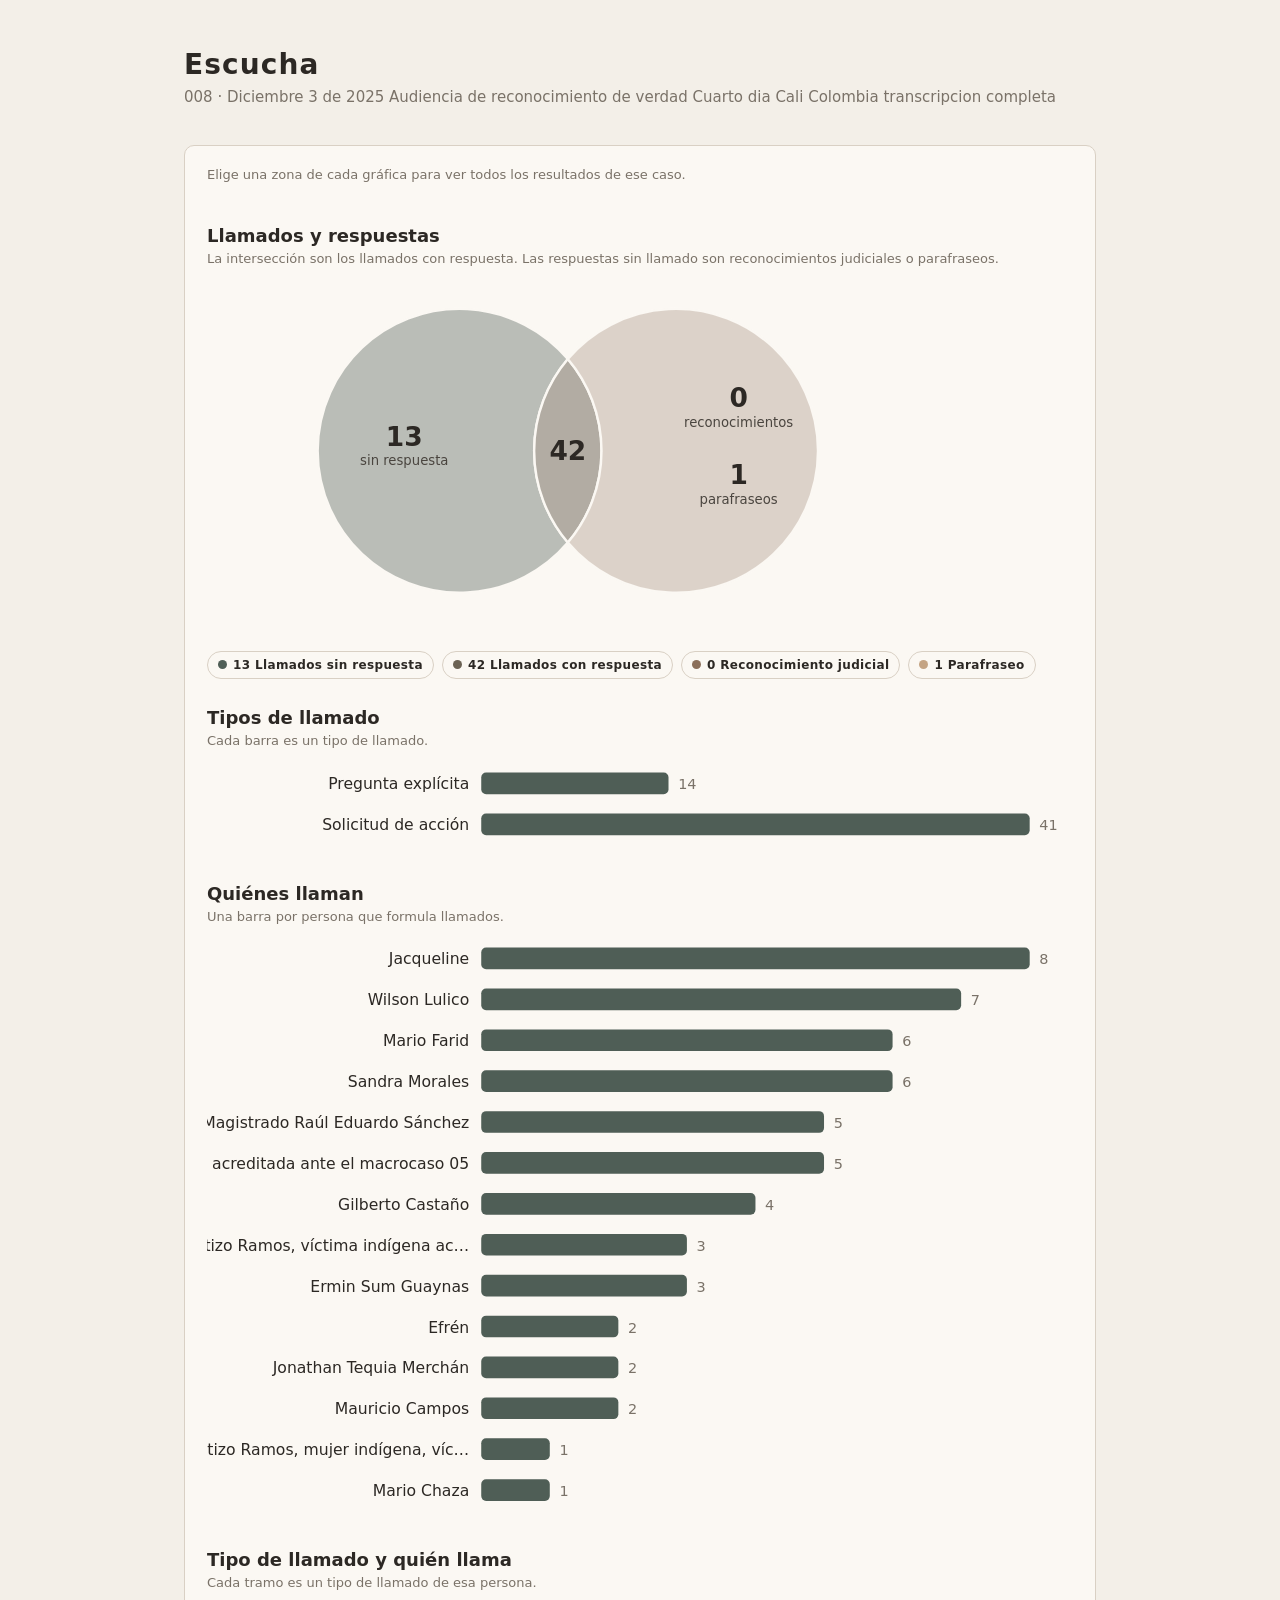
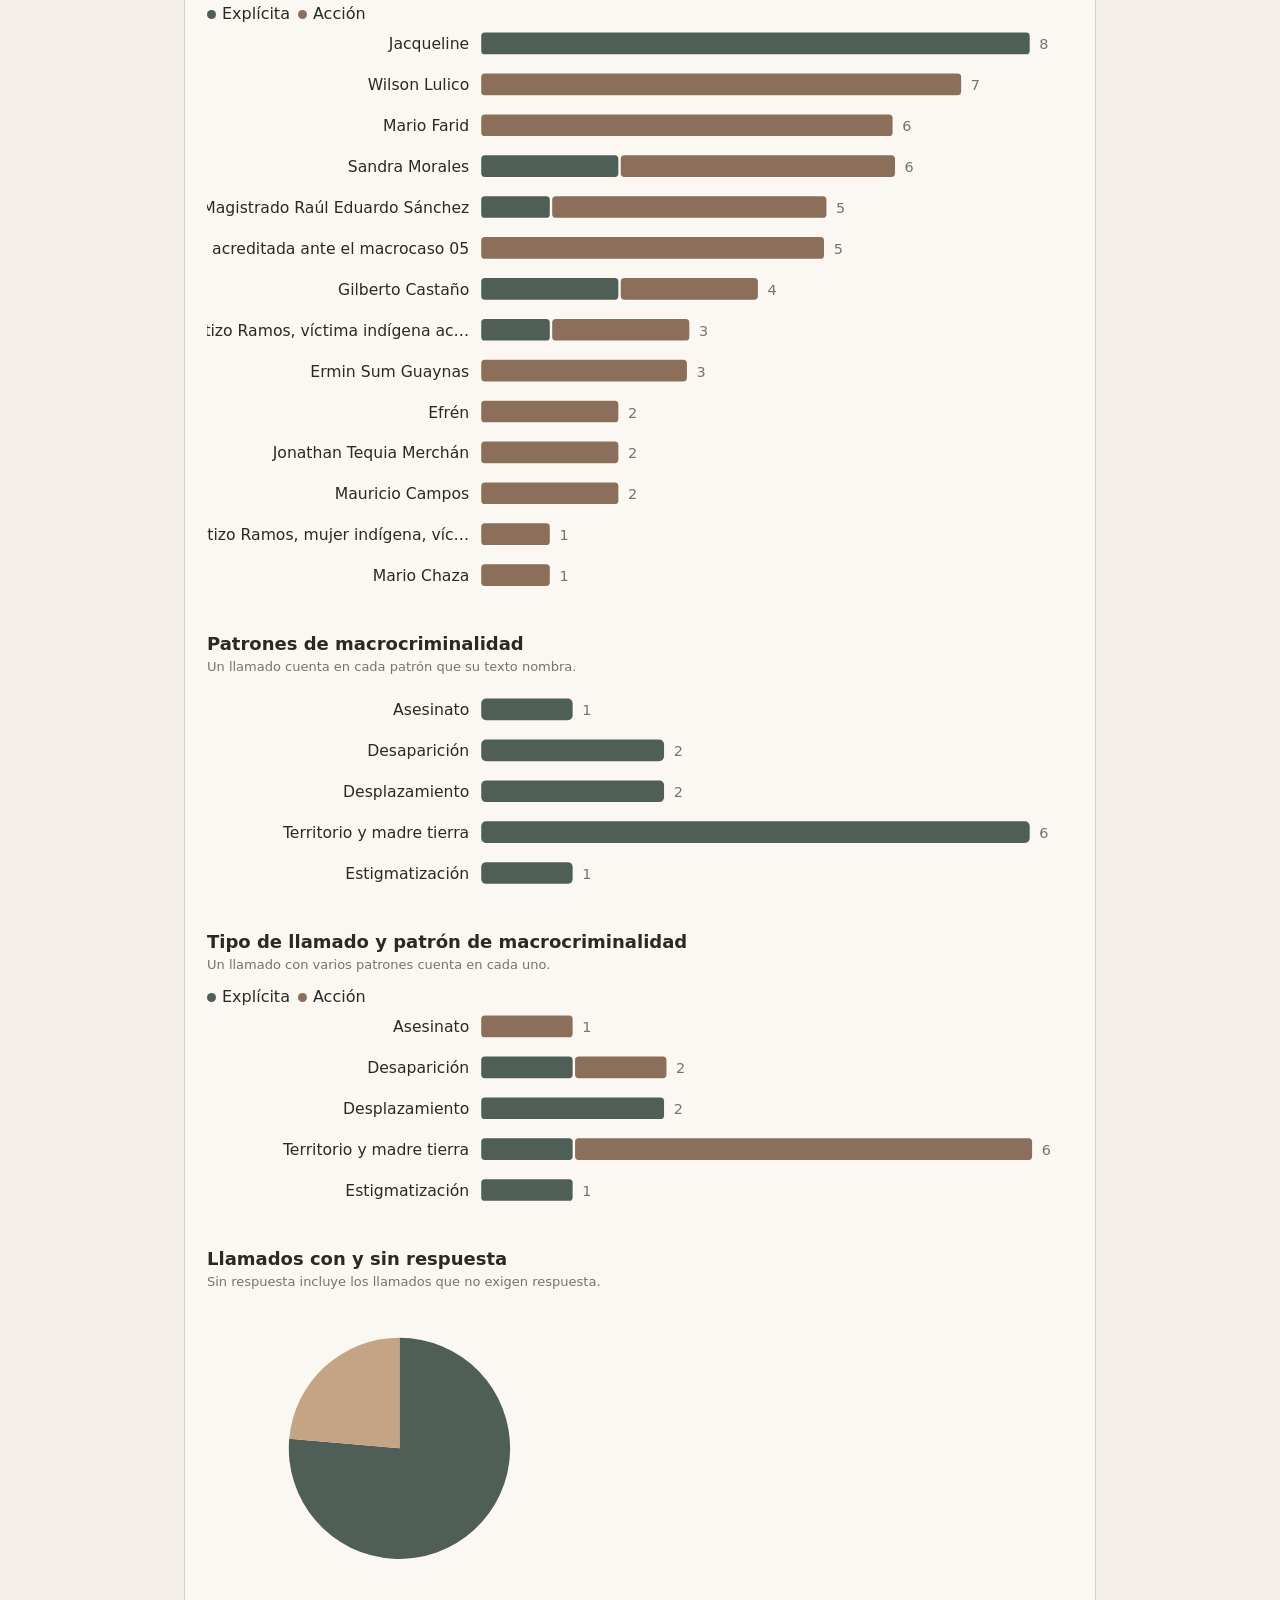
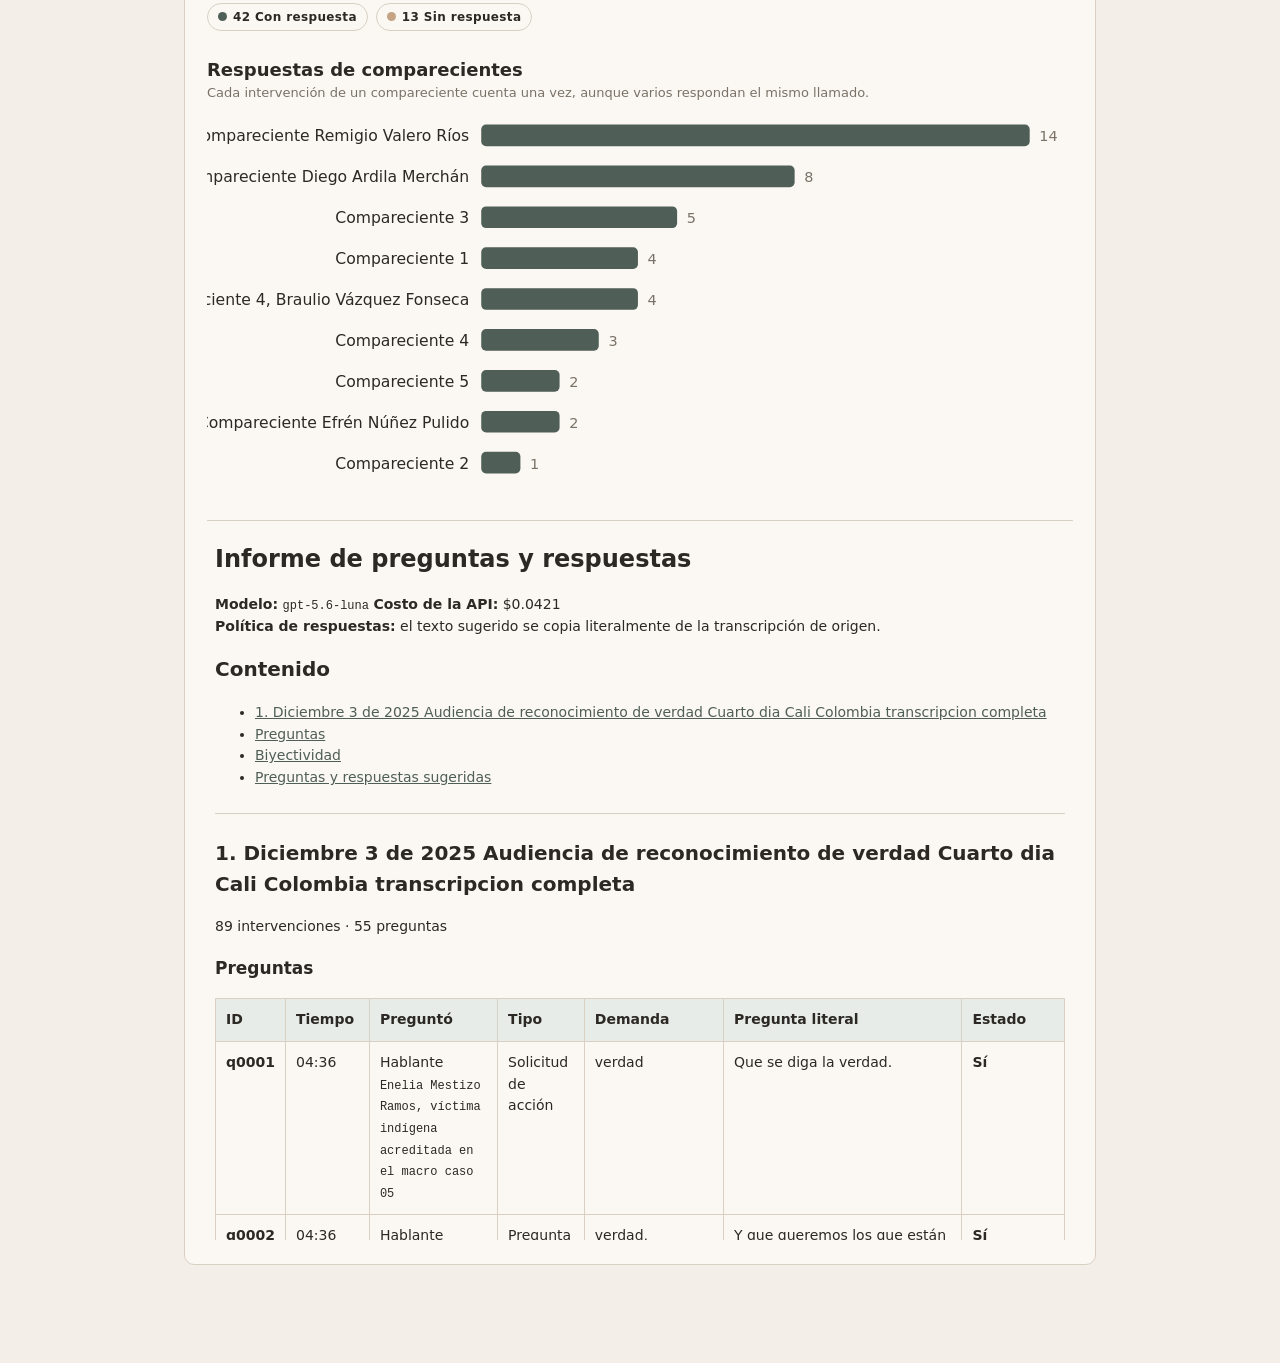
==== orli.html @ d76e6899 "Adding ORLI final report to website" ====
<!DOCTYPE html>
<html lang="es">
<head>
<meta charset="UTF-8">
<meta name="viewport" content="width=device-width, initial-scale=1">
<title>Escucha · ORLI</title>
<link rel="icon" href="orli/favicon.svg" type="image/svg+xml">
<link rel="icon" href="orli/favicon.png" type="image/png" sizes="32x32">
<link rel="apple-touch-icon" href="orli/favicon.png">
<link rel="stylesheet" href="orli/charts.css">
<style>
  :root {
    --bg: #f3efe8;
    --paper: #fbf8f3;
    --ink: #2c2824;
    --muted: #7a7268;
    --line: #d9d0c4;
    --sage: #4f5e56;
    --sage-soft: #e7ece8;
    --clay: #8b6f5a;
    --sand: #e4d8c8;
    --bar: #c9b8a4;
  }

  * { box-sizing: border-box; }

  body {
    margin: 0;
    min-height: 100vh;
    background: var(--bg);
    color: var(--ink);
    font-family: system-ui, -apple-system, "Segoe UI", Roboto, "Helvetica Neue", Arial, sans-serif;
  }

  main {
    max-width: 960px;
    margin: 0 auto;
    padding: 48px 24px 80px;
  }

  h1 {
    font-size: 28px;
    font-weight: 600;
    letter-spacing: 0.04em;
    margin: 0 0 6px;
  }

  .lede {
    color: var(--muted);
    font-size: 15px;
    margin: 0 0 36px;
    line-height: 1.45;
  }

  [hidden] { display: none !important; }

  .hint {
    color: var(--muted);
    font-size: 13px;
    line-height: 1.45;
    margin: 0 0 12px;
  }

  button {
    border: none;
    border-radius: 6px;
    padding: 12px 18px;
    font-size: 14px;
    font-family: inherit;
    font-weight: 600;
    letter-spacing: 0.03em;
    cursor: pointer;
    background: var(--sage);
    color: #f7f4ef;
    white-space: nowrap;
  }

  .card {
    background: var(--paper);
    border: 1px solid var(--line);
    border-radius: 10px;
    padding: 20px 22px;
    margin-bottom: 18px;
    display: none;
  }

  .card.visible { display: block; }

  .report-frame {
    width: 100%;
    height: 720px;
    border: 0;
    background: var(--paper);
    border-top: 1px solid var(--line);
  }
</style>
</head>
<body>
<main>
  <h1>Escucha</h1>
  <p class="lede" id="lede"></p>

  <section class="card" id="analysis-card">
    <div id="report-charts" class="report-charts" hidden></div>
    <iframe
      class="report-frame"
      id="analysis-report"
      title="Reporte de análisis"
      sandbox=""
    ></iframe>
  </section>
</main>
<script src="orli/charts.js"></script>
<script src="orli/report-008.js"></script>
<script>
  const $ = (id) => document.getElementById(id);

  function renderAnalysis(result) {
    renderReportCharts($("report-charts"), result && result.charts);
    const frame = $("analysis-report");
    const reportHtml = (result && result.markdown_html) || "";
    frame.srcdoc = `<!doctype html>
      <html lang="es"><head><meta charset="utf-8"><style>
        :root { color-scheme: light; }
        body {
          margin: 0; padding: 4px 8px 28px; color: #2c2824;
          font: 14px/1.55 system-ui, -apple-system, "Segoe UI", sans-serif;
        }
        h1 { font-size: 24px; } h2 { font-size: 20px; } h3 { font-size: 17px; }
        a { color: #4f5e56; }
        table { width: 100%; border-collapse: collapse; margin: 14px 0 24px; }
        th, td { border: 1px solid #d9d0c4; padding: 10px; vertical-align: top; }
        th { background: #e7ece8; text-align: left; }
        tr:nth-child(even) td { background: #fbf8f3; }
        code { font-size: 12px; } sub { color: #7a7268; }
        pre { white-space: pre-wrap; overflow-wrap: anywhere; }
        hr { border: 0; border-top: 1px solid #d9d0c4; margin: 24px 0; }
        figure.bijectivity { margin: 8px 0 22px; }
        figure.bijectivity figcaption { color: #7a7268; font-size: 13px; line-height: 1.45; margin: 0 0 10px; }
        figure.bijectivity svg { display: block; width: 100%; height: auto; }
      </style></head><body>${reportHtml}</body></html>`;
    $("analysis-card").classList.add("visible");
  }

  $("lede").textContent = window.ORLI_REPORT.code + " · " + window.ORLI_REPORT.title;
  renderAnalysis(window.ORLI_REPORT);
</script>
</body>
</html>
---- orli/charts.css ----
.report-charts {
  display: grid;
  gap: 28px;
  margin-bottom: 28px;
}

.report-charts[hidden] { display: none !important; }

.report-charts h2 {
  font-size: 18px;
  font-weight: 600;
  margin: 0 0 4px;
}

.chart {
  margin: 0;
}

.chart-plot {
  margin-top: 10px;
}

.chart-plot svg {
  display: block;
  width: 100%;
  height: auto;
}

.chart-plot svg text {
  font-family: system-ui, -apple-system, "Segoe UI", sans-serif;
  pointer-events: none;
}

.chart-hit,
.chart-legend button,
.venn-legend button {
  cursor: pointer;
}

.chart-legend,
.venn-legend {
  display: flex;
  flex-wrap: wrap;
  gap: 8px;
  margin-top: 10px;
}

.chart-legend button,
.venn-legend button {
  border: 1px solid var(--line);
  background: var(--paper);
  color: var(--ink);
  border-radius: 999px;
  padding: 6px 10px;
  font-size: 12px;
  font-weight: 600;
}

.swatch {
  display: inline-block;
  width: 9px;
  height: 9px;
  border-radius: 99px;
  margin-right: 6px;
}

.chart-legend button.is-selected,
.venn-legend button.is-selected {
  outline: 2px solid var(--ink);
  outline-offset: 1px;
}

.chart-plot svg path.chart-hit.is-selected,
.chart-plot svg rect.row-hit.is-selected {
  stroke: #2c2824;
  stroke-width: 2px;
}

.examples {
  margin-top: 12px;
  display: grid;
  gap: 10px;
  max-height: min(68vh, 720px);
  overflow: auto;
  padding: 12px;
  border: 1px solid var(--line);
  border-radius: 10px;
  background: #fffdf9;
}

.examples[hidden] { display: none !important; }

.examples-kicker {
  margin: 0;
  color: var(--clay);
  font-size: 12px;
  letter-spacing: 0.04em;
  text-transform: uppercase;
}

.example {
  border: 1px solid var(--line);
  border-radius: 8px;
  padding: 12px 14px;
  background: #fffdf9;
}

.example-meta {
  margin: 0 0 8px;
  color: var(--sage);
  font-size: 12px;
  font-weight: 600;
}

.example-block + .example-block {
  margin-top: 10px;
  padding-top: 10px;
  border-top: 1px solid var(--sand);
}

.example-label {
  margin: 0 0 4px;
  font-size: 12px;
  color: var(--muted);
}

.example-text {
  margin: 0;
  font-size: 14px;
  line-height: 1.45;
}

.chart-empty {
  margin: 8px 0 0;
  color: var(--muted);
  font-size: 14px;
}
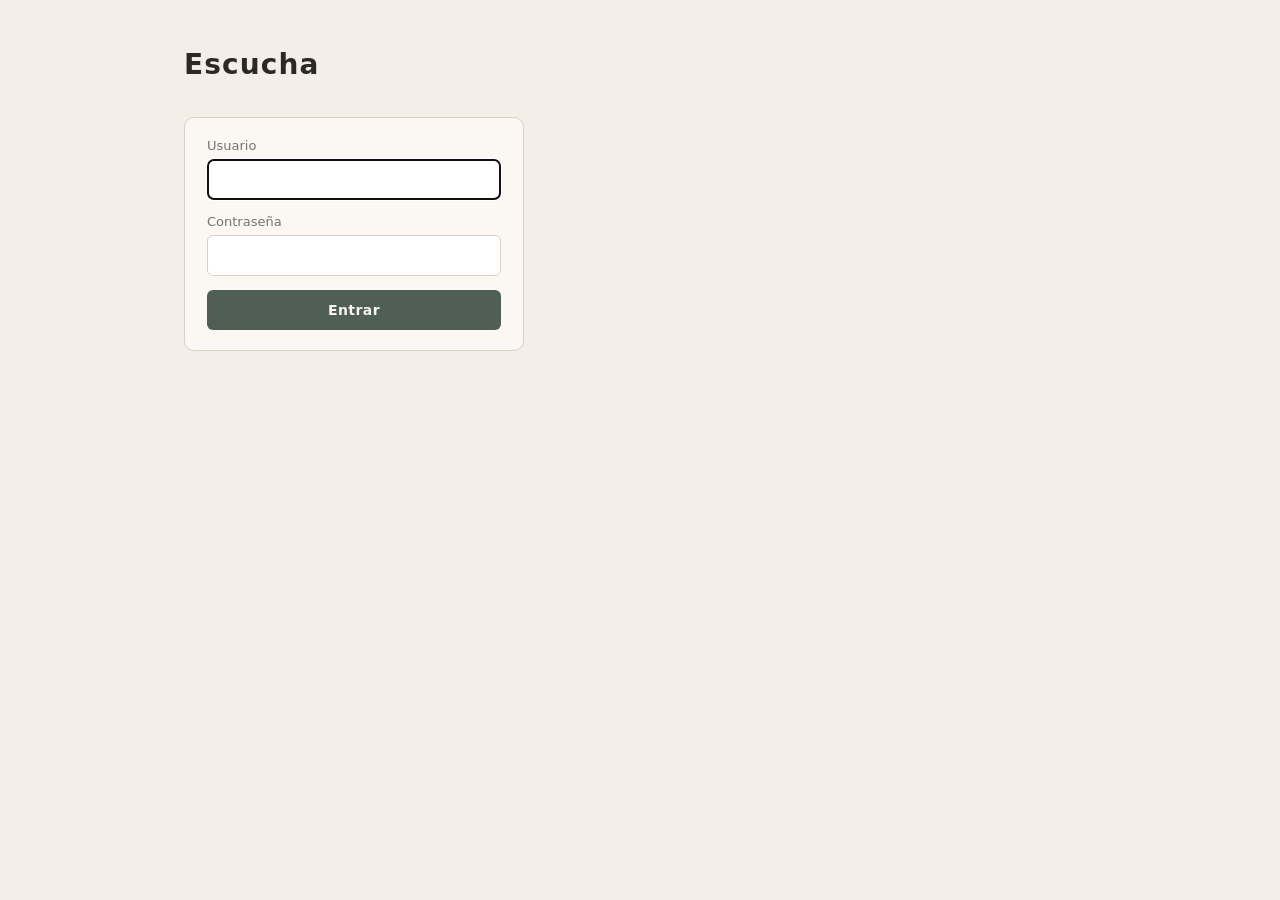
==== commit 84a889cd: "Adding authentication step" ====
--- a/orli.html
+++ b/orli.html
@@ -75,6 +75,43 @@
     white-space: nowrap;
   }
 
+  .login {
+    max-width: 340px;
+    background: var(--paper);
+    border: 1px solid var(--line);
+    border-radius: 10px;
+    padding: 20px 22px;
+  }
+
+  .login label {
+    display: block;
+    color: var(--muted);
+    font-size: 13px;
+    margin-bottom: 14px;
+  }
+
+  .login input {
+    display: block;
+    width: 100%;
+    margin-top: 6px;
+    padding: 10px 12px;
+    border: 1px solid var(--line);
+    border-radius: 6px;
+    background: #fff;
+    color: var(--ink);
+    font-size: 16px;
+    font-family: inherit;
+  }
+
+  .login button { width: 100%; }
+  .login button:disabled { opacity: 0.6; cursor: default; }
+
+  .login .error {
+    color: var(--clay);
+    font-size: 13px;
+    margin: 12px 0 0;
+  }
+
   .card {
     background: var(--paper);
     border: 1px solid var(--line);
@@ -99,6 +136,17 @@
 <main>
   <h1>Escucha</h1>
   <p class="lede" id="lede"></p>
+
+  <form class="login" id="login">
+    <label>Usuario
+      <input id="login-user" name="username" autocomplete="username" autocapitalize="none" spellcheck="false" required autofocus>
+    </label>
+    <label>Contraseña
+      <input id="login-password" name="password" type="password" autocomplete="current-password" required>
+    </label>
+    <button type="submit" id="login-submit">Entrar</button>
+    <p class="error" id="login-error" role="alert" hidden>Usuario o contraseña incorrectos.</p>
+  </form>
 
   <section class="card" id="analysis-card">
     <div id="report-charts" class="report-charts" hidden></div>
@@ -111,7 +159,7 @@
   </section>
 </main>
 <script src="orli/charts.js"></script>
-<script src="orli/report-008.js"></script>
+<script src="orli/report-008.enc.js"></script>
 <script>
   const $ = (id) => document.getElementById(id);
 
@@ -142,8 +190,38 @@
     $("analysis-card").classList.add("visible");
   }
 
-  $("lede").textContent = window.ORLI_REPORT.code + " · " + window.ORLI_REPORT.title;
-  renderAnalysis(window.ORLI_REPORT);
+  const fromBase64 = (text) => Uint8Array.from(atob(text), (char) => char.charCodeAt(0));
+
+  async function decryptReport(user, password) {
+    const { iterations, salt, iv, data } = window.ORLI_REPORT_ENC;
+    const material = await crypto.subtle.importKey(
+      "raw", new TextEncoder().encode(`${user}:${password}`), "PBKDF2", false, ["deriveKey"]
+    );
+    const key = await crypto.subtle.deriveKey(
+      { name: "PBKDF2", hash: "SHA-256", salt: fromBase64(salt), iterations },
+      material,
+      { name: "AES-GCM", length: 256 },
+      false,
+      ["decrypt"]
+    );
+    const plain = await crypto.subtle.decrypt({ name: "AES-GCM", iv: fromBase64(iv) }, key, fromBase64(data));
+    return JSON.parse(new TextDecoder().decode(plain));
+  }
+
+  $("login").addEventListener("submit", async (event) => {
+    event.preventDefault();
+    $("login-submit").disabled = true;
+    $("login-error").hidden = true;
+    try {
+      const report = await decryptReport($("login-user").value.trim(), $("login-password").value);
+      $("login").hidden = true;
+      $("lede").textContent = report.code + " · " + report.title;
+      renderAnalysis(report);
+    } catch {
+      $("login-error").hidden = false;
+      $("login-submit").disabled = false;
+    }
+  });
 </script>
 </body>
 </html>
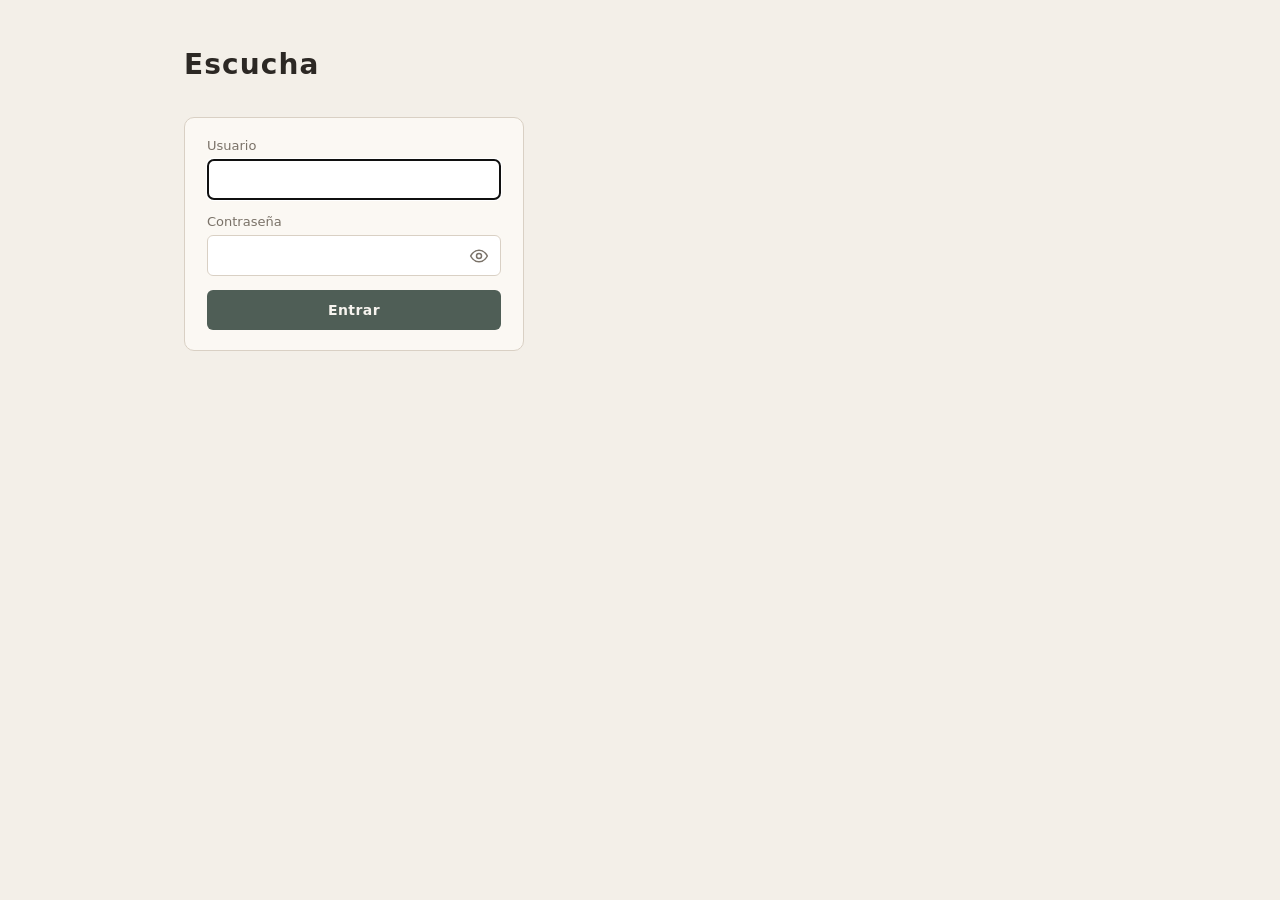
==== commit d846df2d: "new password who dis" ====
--- a/orli.html
+++ b/orli.html
@@ -103,8 +103,44 @@
     font-family: inherit;
   }
 
-  .login button { width: 100%; }
+  .login button[type="submit"] { width: 100%; }
   .login button:disabled { opacity: 0.6; cursor: default; }
+
+  .password-field {
+    position: relative;
+    display: block;
+    margin-top: 6px;
+  }
+
+  .password-field input {
+    margin-top: 0;
+    padding-right: 44px;
+  }
+
+  .login .password-toggle {
+    position: absolute;
+    top: 0;
+    right: 0;
+    bottom: 0;
+    width: 44px;
+    padding: 0;
+    display: grid;
+    place-items: center;
+    background: none;
+    color: var(--muted);
+  }
+
+  .password-toggle svg {
+    width: 20px;
+    height: 20px;
+    fill: none;
+    stroke: currentColor;
+    stroke-width: 1.8;
+    stroke-linecap: round;
+    stroke-linejoin: round;
+  }
+
+  .password-toggle[aria-pressed="false"] .eye-slash { display: none; }
 
   .login .error {
     color: var(--clay);
@@ -142,7 +178,16 @@
       <input id="login-user" name="username" autocomplete="username" autocapitalize="none" spellcheck="false" required autofocus>
     </label>
     <label>Contraseña
-      <input id="login-password" name="password" type="password" autocomplete="current-password" required>
+      <span class="password-field">
+        <input id="login-password" name="password" type="password" autocomplete="current-password" required>
+        <button type="button" class="password-toggle" id="password-toggle" aria-label="Mostrar contraseña" aria-pressed="false">
+          <svg viewBox="0 0 24 24" aria-hidden="true">
+            <path d="M2 12s3.6-7 10-7 10 7 10 7-3.6 7-10 7-10-7-10-7Z"/>
+            <circle cx="12" cy="12" r="3"/>
+            <path class="eye-slash" d="M4 4l16 16"/>
+          </svg>
+        </button>
+      </span>
     </label>
     <button type="submit" id="login-submit">Entrar</button>
     <p class="error" id="login-error" role="alert" hidden>Usuario o contraseña incorrectos.</p>
@@ -208,6 +253,14 @@
     return JSON.parse(new TextDecoder().decode(plain));
   }
 
+  $("password-toggle").addEventListener("click", () => {
+    const input = $("login-password");
+    const show = input.type === "password";
+    input.type = show ? "text" : "password";
+    $("password-toggle").setAttribute("aria-pressed", show);
+    $("password-toggle").setAttribute("aria-label", show ? "Ocultar contraseña" : "Mostrar contraseña");
+  });
+
   $("login").addEventListener("submit", async (event) => {
     event.preventDefault();
     $("login-submit").disabled = true;
